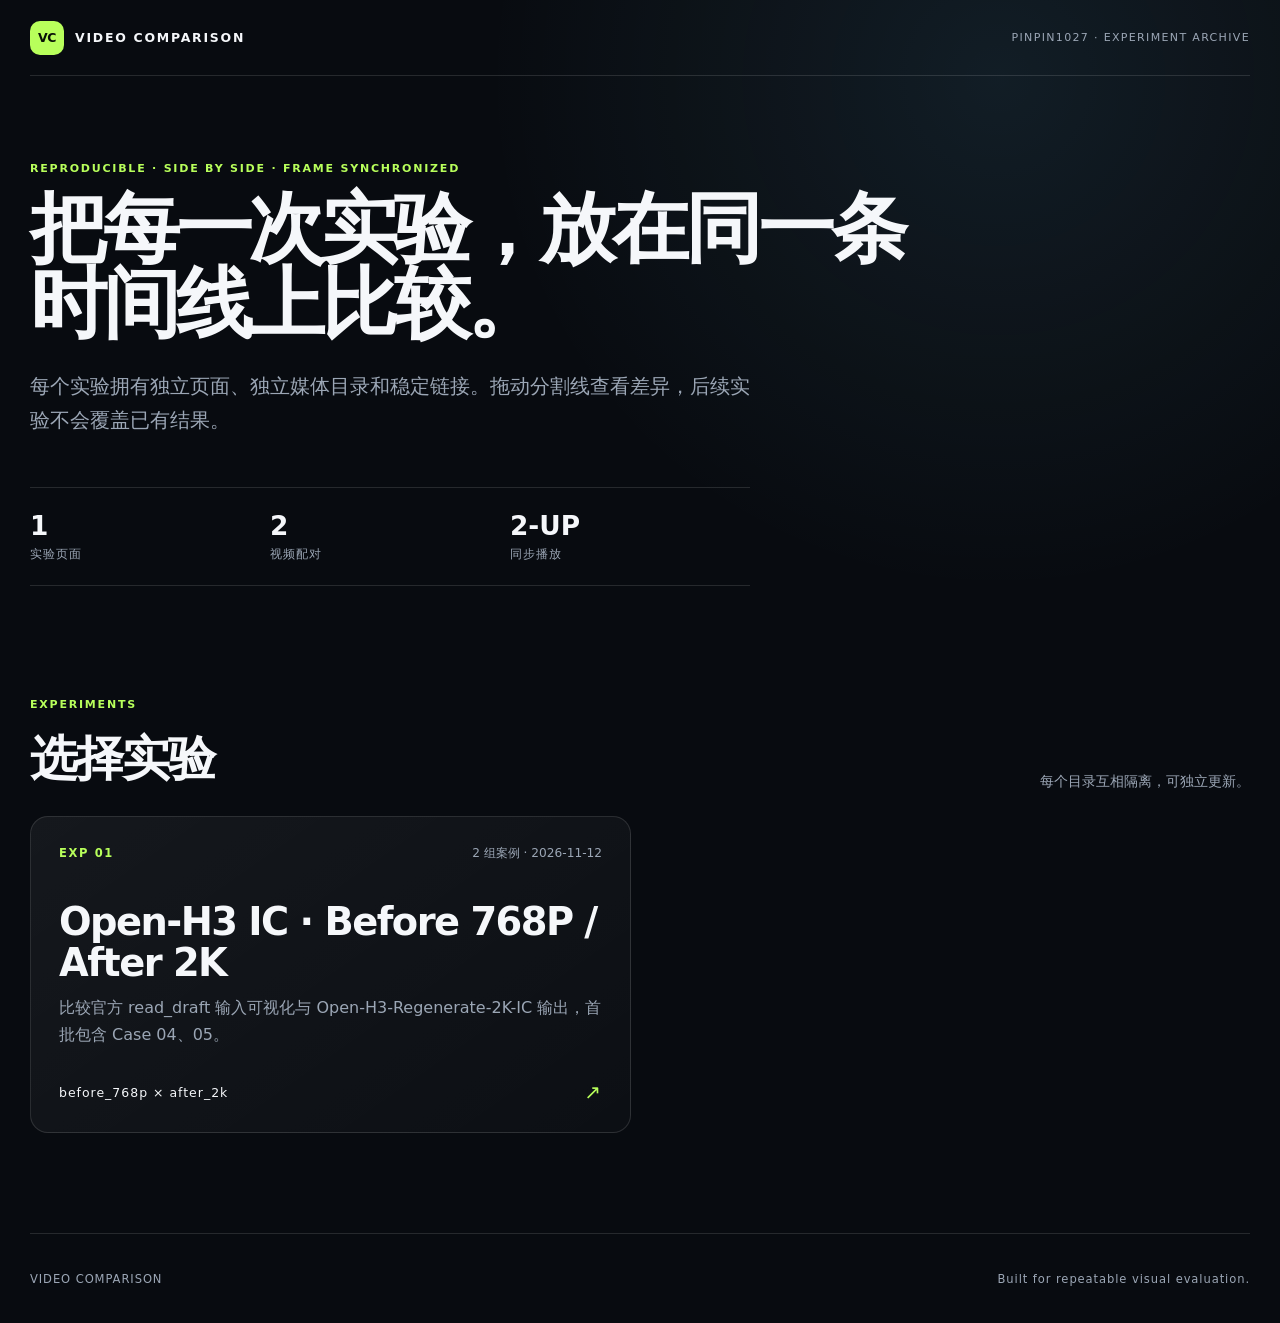
==== index.html @ 839f3409 "Create reusable video comparison site" ====
<!doctype html>
<html lang="zh-CN">
  <head>
    <meta charset="utf-8">
    <meta name="viewport" content="width=device-width, initial-scale=1">
    <meta name="theme-color" content="#080b10">
    <meta name="description" content="视频实验的左右滑动对比目录。">
    <title>Video Comparison · 实验对比目录</title>
    <link rel="stylesheet" href="assets/site.css">
  </head>
  <body class="directory-page">
    <header class="site-header">
      <a class="brand" href="./"><span class="brand-mark">VC</span><span>VIDEO COMPARISON</span></a>
      <span class="header-note">PINPIN1027 · EXPERIMENT ARCHIVE</span>
    </header>

    <main>
      <section class="hero">
        <p class="kicker">REPRODUCIBLE · SIDE BY SIDE · FRAME SYNCHRONIZED</p>
        <h1>把每一次实验，放在同一条时间线上比较。</h1>
        <p class="hero-copy">每个实验拥有独立页面、独立媒体目录和稳定链接。拖动分割线查看差异，后续实验不会覆盖已有结果。</p>
        <div class="hero-stats" aria-label="站点统计">
          <div><strong id="experiment-count">—</strong><span>实验页面</span></div>
          <div><strong id="case-count">—</strong><span>视频配对</span></div>
          <div><strong>2-UP</strong><span>同步播放</span></div>
        </div>
      </section>

      <section class="catalog" aria-labelledby="catalog-title">
        <div class="section-heading">
          <div><p class="kicker">EXPERIMENTS</p><h2 id="catalog-title">选择实验</h2></div>
          <p>每个目录互相隔离，可独立更新。</p>
        </div>
        <div class="experiment-grid" id="experiment-grid" aria-live="polite">
          <p class="loading-message">正在读取实验目录…</p>
        </div>
      </section>
    </main>

    <footer class="site-footer"><span>VIDEO COMPARISON</span><span>Built for repeatable visual evaluation.</span></footer>
    <script src="assets/directory.js" defer></script>
  </body>
</html>
---- assets/site.css ----
:root {
  color-scheme: dark;
  --bg: #080b10;
  --panel: #10151d;
  --panel-2: #151c26;
  --line: rgba(255, 255, 255, 0.12);
  --line-strong: rgba(255, 255, 255, 0.28);
  --text: #f5f7fa;
  --muted: #9ba6b5;
  --accent: #b8ff5b;
  --accent-2: #78d7ff;
  --danger: #ff9d8e;
  --radius: 18px;
  --shadow: 0 24px 70px rgba(0, 0, 0, 0.38);
  font-family: Inter, ui-sans-serif, system-ui, -apple-system, BlinkMacSystemFont, "Segoe UI", sans-serif;
}
* { box-sizing: border-box; }
html { background: var(--bg); scroll-behavior: smooth; }
body { margin: 0; min-width: 320px; color: var(--text); background: radial-gradient(circle at 78% 6%, rgba(120, 215, 255, 0.09), transparent 32rem), var(--bg); }
button, select, input { font: inherit; }
a { color: inherit; }

.site-header,
.site-footer,
main { width: min(1220px, calc(100% - 40px)); margin-inline: auto; }

.site-header { min-height: 76px; display: flex; align-items: center; justify-content: space-between; gap: 24px; border-bottom: 1px solid var(--line); }
.brand { display: inline-flex; align-items: center; gap: 11px; color: var(--text); text-decoration: none; font-size: 0.78rem; font-weight: 780; letter-spacing: 0.14em; }
.brand-mark { display: grid; place-items: center; width: 34px; height: 34px; color: #071006; background: var(--accent); border-radius: 10px; letter-spacing: -0.04em; }
.header-note { color: var(--muted); font-size: 0.69rem; letter-spacing: 0.12em; }

.hero { padding: 86px 0 64px; }
.kicker { margin: 0 0 16px; color: var(--accent); font-size: 0.69rem; font-weight: 800; letter-spacing: 0.16em; }
.hero h1 { max-width: 890px; margin: 0; font-size: clamp(2.7rem, 6vw, 5.8rem); line-height: 0.98; letter-spacing: -0.055em; }
.hero-copy { max-width: 720px; margin: 28px 0 0; color: var(--muted); font-size: clamp(1rem, 1.8vw, 1.24rem); line-height: 1.75; }
.hero-stats { display: grid; grid-template-columns: repeat(3, minmax(0, 1fr)); max-width: 720px; margin-top: 48px; border-block: 1px solid var(--line); }
.hero-stats div { padding: 22px 24px 22px 0; display: grid; gap: 5px; }
.hero-stats strong { font-size: 1.65rem; }
.hero-stats span { color: var(--muted); font-size: 0.76rem; letter-spacing: 0.08em; }

.catalog { padding: 48px 0 100px; }
.section-heading { display: flex; align-items: end; justify-content: space-between; gap: 24px; margin-bottom: 25px; }
.section-heading h2 { margin: 0; font-size: clamp(1.8rem, 4vw, 3rem); letter-spacing: -0.04em; }
.section-heading > p { margin: 0; color: var(--muted); font-size: 0.86rem; }
.experiment-grid { display: grid; grid-template-columns: repeat(2, minmax(0, 1fr)); gap: 18px; }
.experiment-card { min-height: 290px; display: flex; flex-direction: column; padding: 28px; color: var(--text); text-decoration: none; background: linear-gradient(145deg, rgba(255,255,255,0.055), rgba(255,255,255,0.018)); border: 1px solid var(--line); border-radius: var(--radius); transition: transform 180ms ease, border-color 180ms ease, background 180ms ease; }
.experiment-card:hover { transform: translateY(-4px); border-color: rgba(184, 255, 91, 0.48); background: linear-gradient(145deg, rgba(184,255,91,0.09), rgba(255,255,255,0.025)); }
.card-top, .card-footer { display: flex; align-items: center; justify-content: space-between; gap: 16px; }
.card-index { color: var(--accent); font-size: 0.72rem; font-weight: 800; letter-spacing: 0.14em; }
.card-count { color: var(--muted); font-size: 0.76rem; }
.experiment-card h3 { max-width: 700px; margin: 40px 0 12px; font-size: clamp(1.55rem, 3vw, 2.45rem); line-height: 1.06; letter-spacing: -0.04em; }
.experiment-card p { margin: 0; color: var(--muted); line-height: 1.65; }
.card-footer { margin-top: auto; padding-top: 32px; color: var(--text); font-size: 0.78rem; letter-spacing: 0.08em; }
.card-arrow { color: var(--accent); font-size: 1.25rem; }
.loading-message, .error-message { grid-column: 1 / -1; padding: 30px; color: var(--muted); border: 1px solid var(--line); border-radius: var(--radius); }
.error-message { color: var(--danger); }

.site-footer { min-height: 90px; display: flex; align-items: center; justify-content: space-between; gap: 20px; color: var(--muted); border-top: 1px solid var(--line); font-size: 0.72rem; letter-spacing: 0.08em; }

.comparison-main { padding: 56px 0 90px; }
.breadcrumb { display: inline-flex; gap: 8px; align-items: center; margin-bottom: 28px; color: var(--muted); text-decoration: none; font-size: 0.82rem; }
.breadcrumb:hover { color: var(--text); }
.comparison-intro { display: grid; grid-template-columns: minmax(0, 1.6fr) minmax(260px, 0.6fr); gap: 38px; align-items: end; margin-bottom: 34px; }
.comparison-intro h1 { margin: 0; font-size: clamp(2.2rem, 5vw, 4.9rem); line-height: 0.98; letter-spacing: -0.055em; }
.comparison-description { margin: 22px 0 0; max-width: 790px; color: var(--muted); line-height: 1.7; }
.case-picker { display: grid; gap: 8px; }
.case-picker label { color: var(--muted); font-size: 0.72rem; letter-spacing: 0.1em; }
.case-picker select { width: 100%; min-height: 48px; padding: 0 42px 0 14px; color: var(--text); background: var(--panel); border: 1px solid var(--line); border-radius: 12px; }

.comparison-shell { overflow: hidden; background: var(--panel); border: 1px solid var(--line); border-radius: var(--radius); box-shadow: var(--shadow); }
.video-stage { --split: 50%; position: relative; width: 100%; aspect-ratio: 16 / 9; overflow: hidden; isolation: isolate; background: #000; touch-action: none; }
.video-layer { position: absolute; inset: 0; width: 100%; height: 100%; object-fit: contain; background: #000; }
.video-layer.after { z-index: 2; clip-path: inset(0 0 0 var(--split)); }
.stage-label { position: absolute; z-index: 4; top: 18px; padding: 8px 11px; color: #fff; background: rgba(0, 0, 0, 0.62); border: 1px solid rgba(255,255,255,0.2); border-radius: 999px; backdrop-filter: blur(10px); font-size: 0.72rem; letter-spacing: 0.06em; }
.stage-label.left { left: 18px; }
.stage-label.right { right: 18px; }
.split-line { position: absolute; z-index: 5; inset-block: 0; left: var(--split); width: 2px; transform: translateX(-1px); background: rgba(255,255,255,0.9); pointer-events: none; }
.split-handle { position: absolute; z-index: 6; top: 50%; left: var(--split); width: 48px; height: 48px; transform: translate(-50%, -50%); display: grid; place-items: center; color: #071006; background: var(--accent); border: 0; border-radius: 50%; box-shadow: 0 8px 26px rgba(0,0,0,0.45); cursor: ew-resize; }
.split-handle::before { content: "↔"; font-size: 1.12rem; font-weight: 900; }
.split-handle:focus-visible { outline: 3px solid var(--accent-2); outline-offset: 3px; }
.stage-message { position: absolute; z-index: 7; inset: auto 18px 18px; width: fit-content; max-width: calc(100% - 36px); padding: 9px 12px; color: var(--text); background: rgba(8, 11, 16, 0.78); border: 1px solid var(--line); border-radius: 10px; font-size: 0.76rem; backdrop-filter: blur(10px); }
.stage-message[hidden] { display: none; }

.controls { display: grid; grid-template-columns: auto minmax(120px, 1fr) auto auto; gap: 14px; align-items: center; padding: 16px 18px; border-top: 1px solid var(--line); }
.control-button { min-height: 42px; padding: 0 15px; color: var(--text); background: var(--panel-2); border: 1px solid var(--line); border-radius: 10px; cursor: pointer; }
.control-button:hover { border-color: var(--line-strong); }
.timeline { width: 100%; accent-color: var(--accent); }
.time-label { min-width: 96px; color: var(--muted); font-variant-numeric: tabular-nums; font-size: 0.8rem; text-align: right; }

.case-metadata { display: grid; grid-template-columns: repeat(2, minmax(0, 1fr)); gap: 1px; background: var(--line); border-top: 1px solid var(--line); }
.meta-side { padding: 18px; background: var(--panel); }
.meta-side strong { display: block; margin-bottom: 6px; font-size: 0.84rem; }
.meta-side span { color: var(--muted); font-size: 0.78rem; }
.information-grid { display: grid; grid-template-columns: repeat(2, minmax(0, 1fr)); gap: 18px; margin-top: 22px; }
.info-panel { padding: 24px; background: rgba(255,255,255,0.025); border: 1px solid var(--line); border-radius: var(--radius); }
.info-panel h2 { margin: 0 0 14px; font-size: 1.1rem; }
.info-panel ul { margin: 0; padding-left: 19px; color: var(--muted); line-height: 1.7; }
.info-panel li + li { margin-top: 7px; }
.source-links { display: flex; flex-wrap: wrap; gap: 10px; }
.source-links a { padding: 9px 11px; color: var(--text); text-decoration: none; background: var(--panel); border: 1px solid var(--line); border-radius: 9px; font-size: 0.78rem; }
.source-links a:hover { border-color: var(--accent); }

@media (max-width: 780px) {
  .site-header, .site-footer, main { width: min(100% - 24px, 1220px); }
  .header-note { display: none; }
  .hero { padding-top: 58px; }
  .hero-stats, .experiment-grid, .comparison-intro, .information-grid { grid-template-columns: 1fr; }
  .section-heading { align-items: start; flex-direction: column; }
  .comparison-main { padding-top: 32px; }
  .controls { grid-template-columns: auto 1fr auto; }
  .timeline { grid-column: 1 / -1; grid-row: 1; }
  .time-label { min-width: 0; }
  .case-metadata { grid-template-columns: 1fr; }
  .stage-label { top: 10px; max-width: 45%; overflow: hidden; text-overflow: ellipsis; white-space: nowrap; }
  .stage-label.left { left: 10px; }
  .stage-label.right { right: 10px; }
}

@media (prefers-reduced-motion: reduce) {
  *, *::before, *::after { scroll-behavior: auto !important; transition: none !important; }
}
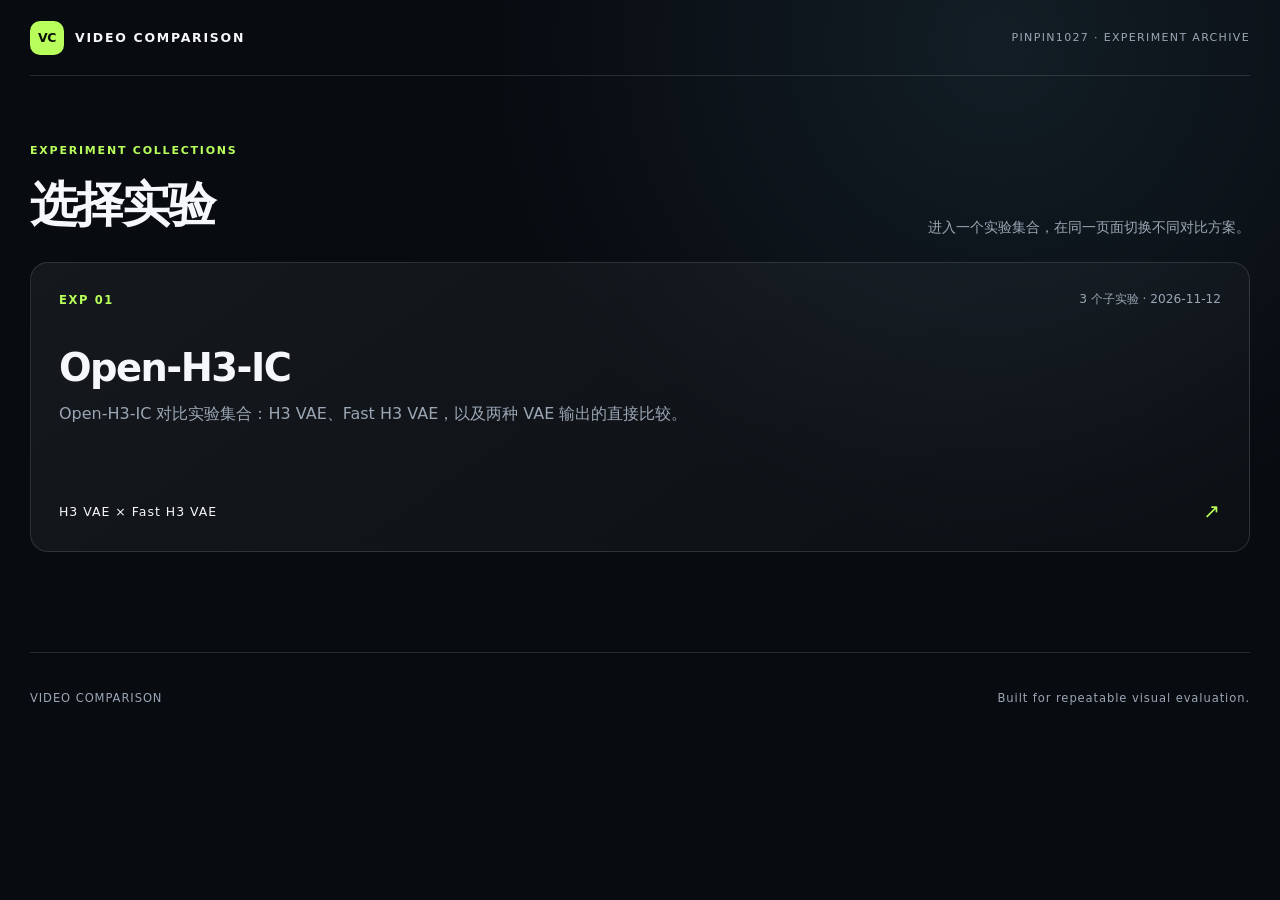
==== commit 8a254ec2: "Restructure Open-H3-IC comparison collection" ====
--- a/index.html
+++ b/index.html
@@ -15,21 +15,10 @@
     </header>
 
     <main>
-      <section class="hero">
-        <p class="kicker">REPRODUCIBLE · SIDE BY SIDE · FRAME SYNCHRONIZED</p>
-        <h1>把每一次实验，放在同一条时间线上比较。</h1>
-        <p class="hero-copy">每个实验拥有独立页面、独立媒体目录和稳定链接。拖动分割线查看差异，后续实验不会覆盖已有结果。</p>
-        <div class="hero-stats" aria-label="站点统计">
-          <div><strong id="experiment-count">—</strong><span>实验页面</span></div>
-          <div><strong id="case-count">—</strong><span>视频配对</span></div>
-          <div><strong>2-UP</strong><span>同步播放</span></div>
-        </div>
-      </section>
-
       <section class="catalog" aria-labelledby="catalog-title">
         <div class="section-heading">
-          <div><p class="kicker">EXPERIMENTS</p><h2 id="catalog-title">选择实验</h2></div>
-          <p>每个目录互相隔离，可独立更新。</p>
+          <div><p class="kicker">EXPERIMENT COLLECTIONS</p><h1 id="catalog-title">选择实验</h1></div>
+          <p>进入一个实验集合，在同一页面切换不同对比方案。</p>
         </div>
         <div class="experiment-grid" id="experiment-grid" aria-live="polite">
           <p class="loading-message">正在读取实验目录…</p>
--- a/assets/site.css
+++ b/assets/site.css
@@ -15,6 +15,7 @@
   font-family: Inter, ui-sans-serif, system-ui, -apple-system, BlinkMacSystemFont, "Segoe UI", sans-serif;
 }
 * { box-sizing: border-box; }
+[hidden] { display: none !important; }
 html { background: var(--bg); scroll-behavior: smooth; }
 body { margin: 0; min-width: 320px; color: var(--text); background: radial-gradient(circle at 78% 6%, rgba(120, 215, 255, 0.09), transparent 32rem), var(--bg); }
 button, select, input { font: inherit; }
@@ -38,13 +39,14 @@
 .hero-stats strong { font-size: 1.65rem; }
 .hero-stats span { color: var(--muted); font-size: 0.76rem; letter-spacing: 0.08em; }
 
-.catalog { padding: 48px 0 100px; }
+.catalog { padding: 68px 0 100px; }
 .section-heading { display: flex; align-items: end; justify-content: space-between; gap: 24px; margin-bottom: 25px; }
-.section-heading h2 { margin: 0; font-size: clamp(1.8rem, 4vw, 3rem); letter-spacing: -0.04em; }
+.section-heading h1, .section-heading h2 { margin: 0; font-size: clamp(1.8rem, 4vw, 3rem); letter-spacing: -0.04em; }
 .section-heading > p { margin: 0; color: var(--muted); font-size: 0.86rem; }
 .experiment-grid { display: grid; grid-template-columns: repeat(2, minmax(0, 1fr)); gap: 18px; }
 .experiment-card { min-height: 290px; display: flex; flex-direction: column; padding: 28px; color: var(--text); text-decoration: none; background: linear-gradient(145deg, rgba(255,255,255,0.055), rgba(255,255,255,0.018)); border: 1px solid var(--line); border-radius: var(--radius); transition: transform 180ms ease, border-color 180ms ease, background 180ms ease; }
 .experiment-card:hover { transform: translateY(-4px); border-color: rgba(184, 255, 91, 0.48); background: linear-gradient(145deg, rgba(184,255,91,0.09), rgba(255,255,255,0.025)); }
+.experiment-card:only-child { grid-column: 1 / -1; }
 .card-top, .card-footer { display: flex; align-items: center; justify-content: space-between; gap: 16px; }
 .card-index { color: var(--accent); font-size: 0.72rem; font-weight: 800; letter-spacing: 0.14em; }
 .card-count { color: var(--muted); font-size: 0.76rem; }
@@ -61,11 +63,36 @@
 .breadcrumb { display: inline-flex; gap: 8px; align-items: center; margin-bottom: 28px; color: var(--muted); text-decoration: none; font-size: 0.82rem; }
 .breadcrumb:hover { color: var(--text); }
 .comparison-intro { display: grid; grid-template-columns: minmax(0, 1.6fr) minmax(260px, 0.6fr); gap: 38px; align-items: end; margin-bottom: 34px; }
-.comparison-intro h1 { margin: 0; font-size: clamp(2.2rem, 5vw, 4.9rem); line-height: 0.98; letter-spacing: -0.055em; }
+.comparison-intro h1, .comparison-intro h2 { margin: 0; font-size: clamp(2rem, 4.5vw, 4.2rem); line-height: 1; letter-spacing: -0.05em; }
 .comparison-description { margin: 22px 0 0; max-width: 790px; color: var(--muted); line-height: 1.7; }
 .case-picker { display: grid; gap: 8px; }
 .case-picker label { color: var(--muted); font-size: 0.72rem; letter-spacing: 0.1em; }
 .case-picker select { width: 100%; min-height: 48px; padding: 0 42px 0 14px; color: var(--text); background: var(--panel); border: 1px solid var(--line); border-radius: 12px; }
+
+.collection-intro { max-width: 900px; padding: 10px 0 42px; }
+.collection-intro h1 { margin: 0; font-size: clamp(2.7rem, 7vw, 6.4rem); line-height: 0.95; letter-spacing: -0.06em; }
+.collection-intro > p:last-child { max-width: 720px; margin: 24px 0 0; color: var(--muted); font-size: 1.02rem; line-height: 1.75; }
+.subexperiment-section { padding: 30px 0 42px; border-top: 1px solid var(--line); }
+.subexperiment-heading { display: flex; align-items: end; justify-content: space-between; gap: 24px; margin-bottom: 18px; }
+.subexperiment-heading h2 { margin: 0; font-size: 1.35rem; }
+.subexperiment-heading p { margin: 0; color: var(--muted); font-size: 0.82rem; }
+.subexperiment-grid { display: grid; grid-template-columns: repeat(3, minmax(0, 1fr)); gap: 14px; }
+.subexperiment-card { min-height: 210px; display: flex; flex-direction: column; align-items: stretch; padding: 20px; color: var(--text); text-align: left; background: rgba(255,255,255,0.025); border: 1px solid var(--line); border-radius: 15px; cursor: pointer; transition: border-color 160ms ease, background 160ms ease, transform 160ms ease; }
+.subexperiment-card:hover { transform: translateY(-2px); border-color: var(--line-strong); }
+.subexperiment-card.active { border-color: var(--accent); background: rgba(184,255,91,0.075); box-shadow: inset 0 0 0 1px rgba(184,255,91,0.16); }
+.subexperiment-card:focus-visible { outline: 3px solid var(--accent-2); outline-offset: 3px; }
+.subexperiment-card-top { display: flex; align-items: center; justify-content: space-between; gap: 12px; color: var(--muted); font-size: 0.7rem; letter-spacing: 0.12em; }
+.status-ready, .status-pending { padding: 5px 7px; border-radius: 999px; letter-spacing: 0.04em; }
+.status-ready { color: #071006; background: var(--accent); }
+.status-pending { color: var(--muted); background: rgba(255,255,255,0.06); }
+.subexperiment-card > strong { margin-top: 28px; font-size: 1.28rem; letter-spacing: -0.025em; }
+.subexperiment-subtitle { margin-top: 5px; color: var(--accent-2); font-size: 0.84rem; }
+.subexperiment-summary { margin-top: auto; padding-top: 22px; color: var(--muted); font-size: 0.78rem; line-height: 1.55; }
+.subexperiment-intro { margin-top: 24px; }
+.pending-experiment { min-height: 330px; margin-top: 24px; padding: clamp(30px, 6vw, 70px); background: linear-gradient(145deg, rgba(255,255,255,0.04), rgba(255,255,255,0.018)); border: 1px solid var(--line); border-radius: var(--radius); }
+.pending-badge { display: inline-flex; padding: 7px 10px; color: #071006; background: var(--accent); border-radius: 999px; font-size: 0.7rem; font-weight: 800; letter-spacing: 0.08em; }
+.pending-experiment h2 { max-width: 760px; margin: 26px 0 12px; font-size: clamp(2rem, 5vw, 4rem); line-height: 1.02; letter-spacing: -0.05em; }
+.pending-experiment p { max-width: 650px; margin: 0; color: var(--muted); line-height: 1.7; }
 
 .comparison-shell { overflow: hidden; background: var(--panel); border: 1px solid var(--line); border-radius: var(--radius); box-shadow: var(--shadow); }
 .video-stage { --split: 50%; position: relative; width: 100%; aspect-ratio: 16 / 9; overflow: hidden; isolation: isolate; background: #000; touch-action: none; }
@@ -91,21 +118,13 @@
 .meta-side { padding: 18px; background: var(--panel); }
 .meta-side strong { display: block; margin-bottom: 6px; font-size: 0.84rem; }
 .meta-side span { color: var(--muted); font-size: 0.78rem; }
-.information-grid { display: grid; grid-template-columns: repeat(2, minmax(0, 1fr)); gap: 18px; margin-top: 22px; }
-.info-panel { padding: 24px; background: rgba(255,255,255,0.025); border: 1px solid var(--line); border-radius: var(--radius); }
-.info-panel h2 { margin: 0 0 14px; font-size: 1.1rem; }
-.info-panel ul { margin: 0; padding-left: 19px; color: var(--muted); line-height: 1.7; }
-.info-panel li + li { margin-top: 7px; }
-.source-links { display: flex; flex-wrap: wrap; gap: 10px; }
-.source-links a { padding: 9px 11px; color: var(--text); text-decoration: none; background: var(--panel); border: 1px solid var(--line); border-radius: 9px; font-size: 0.78rem; }
-.source-links a:hover { border-color: var(--accent); }
-
 @media (max-width: 780px) {
   .site-header, .site-footer, main { width: min(100% - 24px, 1220px); }
   .header-note { display: none; }
   .hero { padding-top: 58px; }
-  .hero-stats, .experiment-grid, .comparison-intro, .information-grid { grid-template-columns: 1fr; }
+  .hero-stats, .experiment-grid, .comparison-intro, .subexperiment-grid { grid-template-columns: 1fr; }
   .section-heading { align-items: start; flex-direction: column; }
+  .subexperiment-heading { align-items: start; flex-direction: column; }
   .comparison-main { padding-top: 32px; }
   .controls { grid-template-columns: auto 1fr auto; }
   .timeline { grid-column: 1 / -1; grid-row: 1; }
